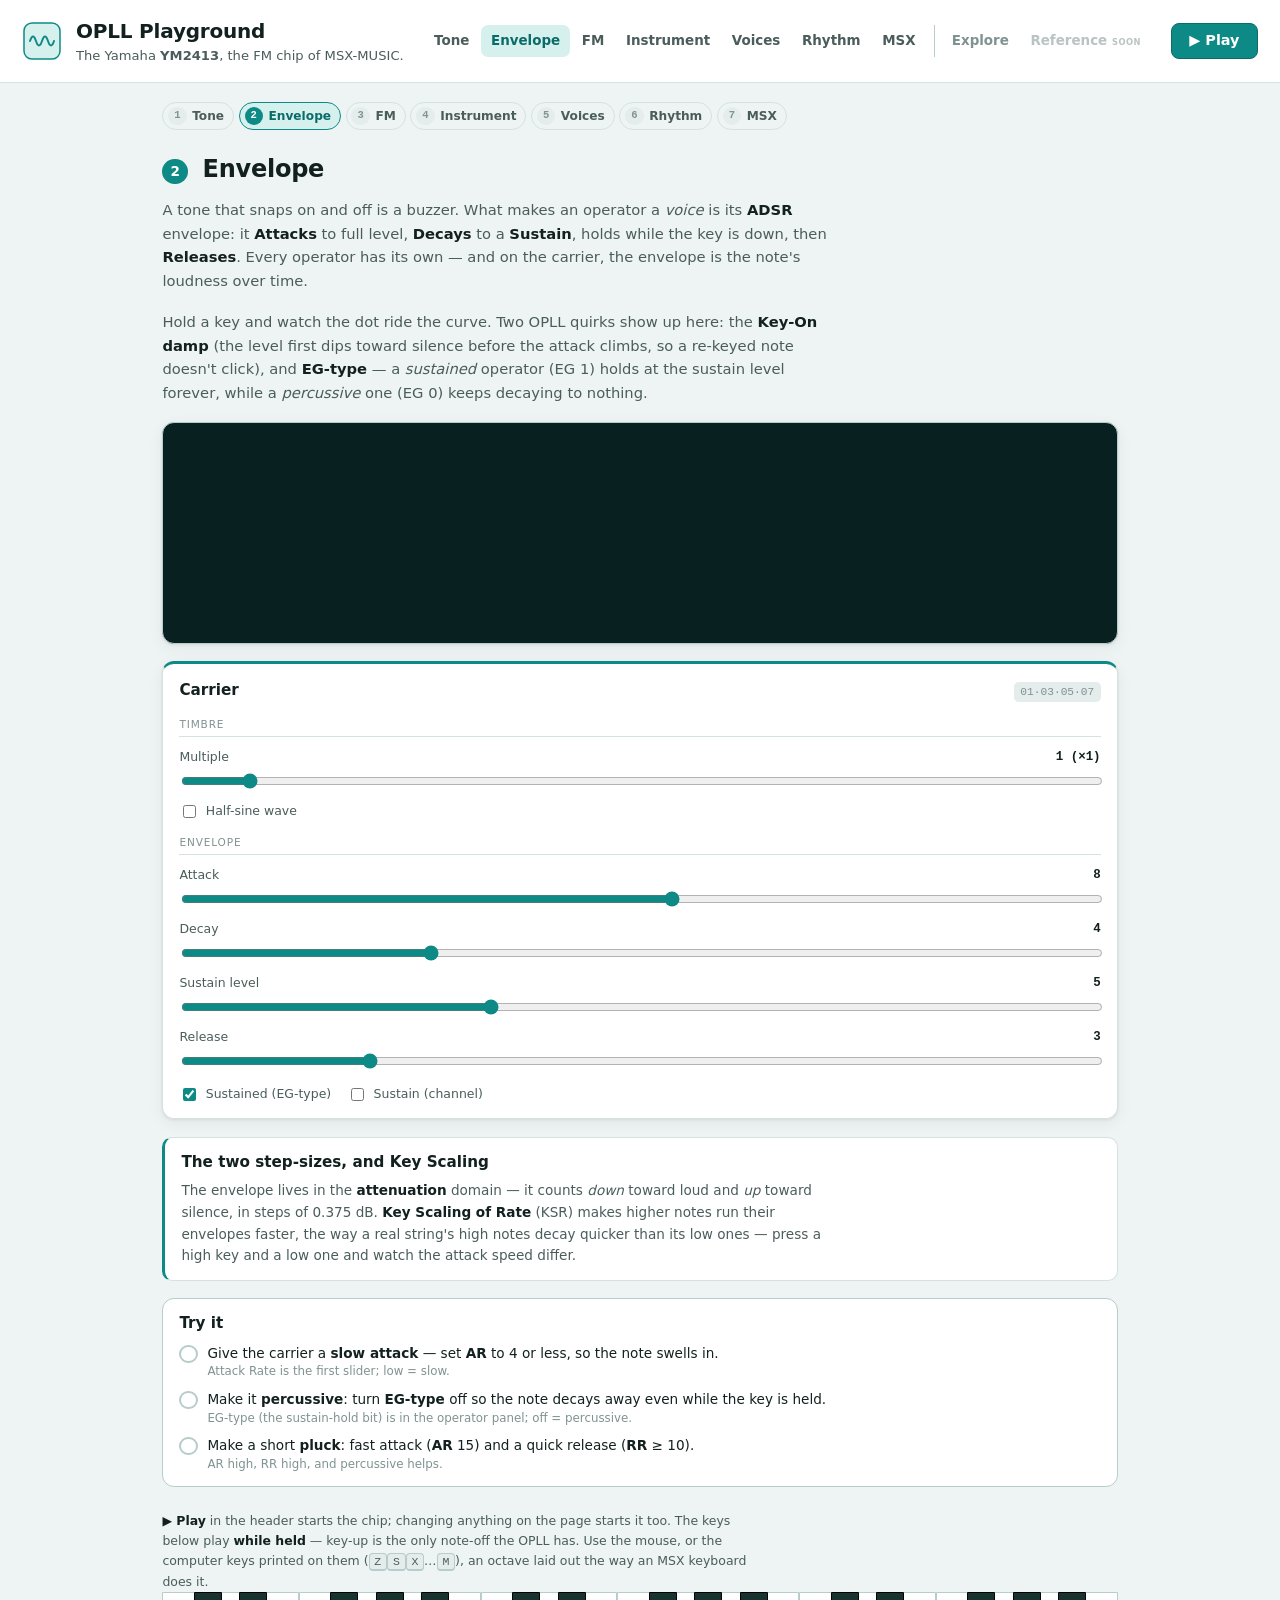
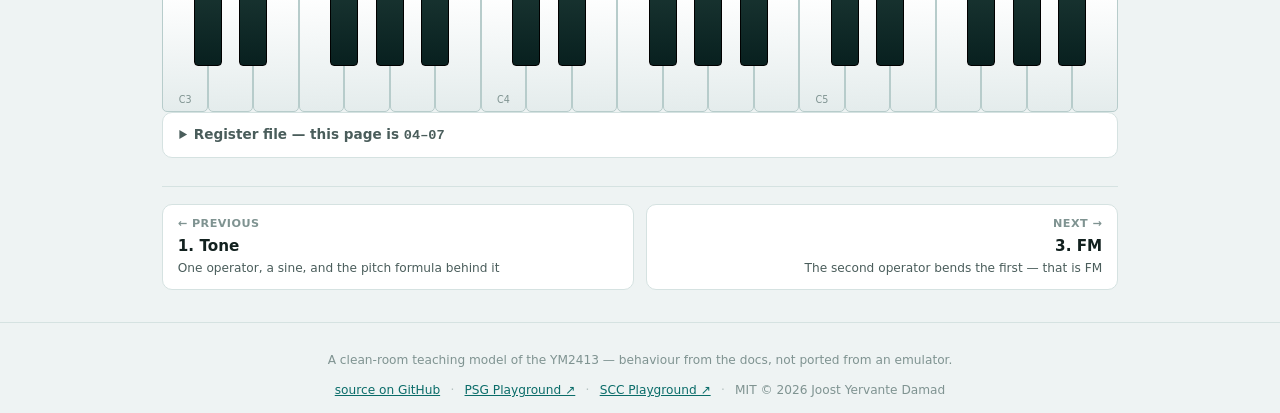
==== envelope.html @ 2ad1797a "Phase 7: the multi-page split Turn the single sandbox into a site: a landing page whose hero is the " ====
<!doctype html>
<html lang="en">
<head>
  <meta charset="utf-8">
  <meta name="viewport" content="width=device-width, initial-scale=1">
  <title>Envelope — a full ADSR per operator | OPLL Playground</title>
  <meta name="description" content="Each OPLL operator has its own Attack-Decay-Sustain-Release envelope, plus the Key-On damp quirk and key-scaled rates. Watch it move.">
  <link rel="icon" href="data:image/svg+xml,%3Csvg xmlns='http://www.w3.org/2000/svg' viewBox='0 0 32 32'%3E%3Crect width='32' height='32' rx='7' fill='%230e8a86'/%3E%3Cpath d='M4 16 q4 -10 8 0 t8 0 t8 0' fill='none' stroke='%23aef2ee' stroke-width='2.4' stroke-linecap='round'/%3E%3C/svg%3E">
  <link rel="stylesheet" href="css/styles.css">
  <script src="js/opll-core.js"></script>
</head>
<body>
  <header data-shell-header></header>

  <main id="main" class="focus-page">
    <nav data-chain-dots></nav>

    <h2 class="page-title"><span class="page-n">2</span> Envelope</h2>
    <p class="page-intro">
      A tone that snaps on and off is a buzzer. What makes an operator a
      <em>voice</em> is its <b>ADSR</b> envelope: it <b>Attacks</b> to full level,
      <b>Decays</b> to a <b>Sustain</b>, holds while the key is down, then
      <b>Releases</b>. Every operator has its own — and on the carrier, the
      envelope is the note's loudness over time.
    </p>
    <p class="page-intro">
      Hold a key and watch the dot ride the curve. Two OPLL quirks show up here:
      the <b>Key-On damp</b> (the level first dips toward silence before the attack
      climbs, so a re-keyed note doesn't click), and <b>EG-type</b> — a
      <em>sustained</em> operator (EG&nbsp;1) holds at the sustain level forever,
      while a <em>percussive</em> one (EG&nbsp;0) keeps decaying to nothing.
    </p>

    <div class="scope-wrap viz-adsr"><canvas id="adsr" class="scope adsr-canvas" aria-label="ADSR envelope"></canvas></div>

    <div class="panels">
      <div id="operator"></div>
    </div>

    <div class="note-box">
      <h3>The two step-sizes, and Key Scaling</h3>
      <p>
        The envelope lives in the <b>attenuation</b> domain — it counts <em>down</em>
        toward loud and <em>up</em> toward silence, in steps of 0.375&nbsp;dB.
        <b>Key Scaling of Rate</b> (KSR) makes higher notes run their envelopes
        faster, the way a real string's high notes decay quicker than its low
        ones — press a high key and a low one and watch the attack speed differ.
      </p>
    </div>

    <div id="challenges"></div>
    <div data-shell-tools></div>
    <nav data-chain-nav></nav>
  </main>

  <footer data-shell-footer></footer>

  <script type="module" src="js/pages/envelope.js"></script>
</body>
</html>
---- css/styles.css ----
/* OPLL Playground — theme-aware styling. No external fonts/assets.
   Family sibling of msx-edu-psg / msx-edu-scc; accent shifted to FM-PAC teal. */

:root {
  --bg: #eef3f3;
  --bg-panel: #ffffff;
  --bg-sunken: #e4ecec;
  --bg-hover: #dcebea;
  --bg-active: #cfeae7;
  --text: #12211f;
  --text-dim: #4a5d5b;
  --text-faint: #7f9391;
  --border: #d5e2e1;
  --border-strong: #b7cccb;
  --accent: #0e8a86;
  --accent-strong: #0a6c69;
  --accent-soft: #d6f0ee;
  --mod: #d08a2a;          /* modulator signal (warm, contrasts the teal carrier) */
  --warn-bg: #fdf3d8;
  --warn-border: #e8c96a;
  --warn-text: #7a5a00;
  --danger: #b5473a;
  --mono: ui-monospace, "SF Mono", "Cascadia Code", "JetBrains Mono", Menlo, Consolas, monospace;
  --sans: system-ui, -apple-system, "Segoe UI", Roboto, sans-serif;
  --shadow: 0 1px 3px rgba(10, 40, 38, 0.08), 0 4px 16px rgba(10, 40, 38, 0.06);

  /* component-specific (read by canvas via getComputedStyle) */
  --scope-bg: #08201f;
  --scope-grid: rgba(255, 255, 255, 0.07);
  --scope-line: #43cfc7;
  --scope-mod: #e0a24a;
}

@media (prefers-color-scheme: dark) {
  :root {
    --bg: #0b1615;
    --bg-panel: #12201f;
    --bg-sunken: #0a1413;
    --bg-hover: #1a2c2a;
    --bg-active: #123a36;
    --text: #e6f2f0;
    --text-dim: #9db6b3;
    --text-faint: #6b817f;
    --border: #203230;
    --border-strong: #2e433f;
    --accent: #2bb3ab;
    --accent-strong: #57d0c7;
    --accent-soft: #0f2e2b;
    --mod: #e0a24a;
    --warn-bg: #2e2711;
    --warn-border: #5e4f1e;
    --warn-text: #e0c56a;
    --danger: #e28175;
    --shadow: 0 1px 3px rgba(0, 0, 0, 0.4), 0 6px 20px rgba(0, 0, 0, 0.3);
    --scope-bg: #061716;
    --scope-grid: rgba(255, 255, 255, 0.06);
    --scope-line: #43cfc7;
    --scope-mod: #e0a24a;
  }
}

* { box-sizing: border-box; }
[hidden] { display: none !important; }
html, body { margin: 0; height: 100%; }

body {
  font-family: var(--sans);
  background: var(--bg);
  color: var(--text);
  line-height: 1.5;
  display: flex;
  flex-direction: column;
  min-height: 100%;
}

/* --- Header ------------------------------------------------------------- */
.site-header {
  display: flex; align-items: center; justify-content: space-between;
  gap: 1rem; flex-wrap: wrap;
  padding: 1rem 1.4rem;
  border-bottom: 1px solid var(--border);
  background: var(--bg-panel);
}
.brand { display: flex; align-items: center; gap: 0.85rem; }
.logo { width: 40px; height: 40px; flex: none; }
.logo-body { fill: var(--accent-soft); stroke: var(--accent); stroke-width: 1.5; }
.logo-wave { stroke: var(--accent); stroke-width: 2; stroke-linecap: round; stroke-linejoin: round; }
h1 { font-size: 1.25rem; margin: 0; letter-spacing: -0.01em; }
.tagline { margin: 0; font-size: 0.82rem; color: var(--text-dim); }
.header-badges { display: flex; gap: 0.5rem; align-items: center; flex-wrap: wrap; }
.badge {
  font-size: 0.74rem; padding: 0.3rem 0.6rem; border-radius: 999px;
  background: var(--bg-sunken); color: var(--text-dim); border: 1px solid var(--border);
  text-decoration: none;
}
.badge-link:hover { background: var(--bg-hover); color: var(--accent-strong); }

/* --- Layout ------------------------------------------------------------- */
#main { flex: 1; width: min(1000px, 100%); margin: 0 auto; padding: 1.2rem 1.4rem 2rem; }
.phase-note {
  font-size: 0.85rem; color: var(--text-dim);
  background: var(--accent-soft); border: 1px solid var(--border);
  padding: 0.6rem 0.9rem; border-radius: 8px; margin: 0 0 1.2rem;
}
.phase-note b { color: var(--text); }
.stage { display: flex; flex-direction: column; gap: 1.1rem; }

/* --- Scope -------------------------------------------------------------- */
.scope-wrap {
  border: 1px solid var(--border-strong); border-radius: 12px; overflow: hidden;
  box-shadow: var(--shadow); background: var(--scope-bg);
}
.scope { display: block; width: 100%; height: 220px; }
.viz-row { display: grid; grid-template-columns: 1.7fr 1fr; gap: 1rem; }
.viz-row .scope-wrap { min-width: 0; }
.adsr-canvas { height: 220px; }
@media (max-width: 720px) { .viz-row { grid-template-columns: 1fr; } }

/* --- Operator pair (★ the FM star widget) ------------------------------- */
.pair-wrap { display: block; }
.pair-head {
  display: flex; align-items: center; justify-content: space-between; gap: 0.6rem;
  flex-wrap: wrap; padding: 0.5rem 0.8rem;
  background: var(--bg-panel); border-bottom: 1px solid var(--border);
}
.pair-title { font-weight: 650; font-size: 0.9rem; }
.pair-arrow { color: var(--accent); font-weight: 700; }
.pair-toggle { font-size: 0.78rem; }
.pair-canvas { display: block; width: 100%; height: 250px; background: var(--scope-bg); }
@media (max-width: 720px) { .pair-canvas { height: 200px; } }

/* --- Panels ------------------------------------------------------------- */
.panels {
  display: grid; grid-template-columns: repeat(auto-fit, minmax(240px, 1fr));
  gap: 1rem;
}
.panel {
  background: var(--bg-panel); border: 1px solid var(--border); border-radius: 12px;
  padding: 0.9rem 1rem; box-shadow: var(--shadow);
  display: flex; flex-direction: column; gap: 0.7rem;
}
.panel-pitch { border-top: 3px solid var(--accent); }
.panel-env { border-top: 3px solid var(--mod); }
.panel-op-mod { border-top: 3px solid var(--mod); }
.panel-op-car { border-top: 3px solid var(--accent); }
.op-sub {
  font-size: 0.66rem; text-transform: uppercase; letter-spacing: 0.08em;
  color: var(--text-faint); border-bottom: 1px solid var(--border);
  padding-bottom: 0.2rem; margin-top: 0.2rem;
}
.chk-row { display: flex; flex-wrap: wrap; gap: 0.4rem 1rem; margin-top: 0.2rem; }
.chk { display: flex; align-items: center; gap: 0.4rem; font-size: 0.78rem; color: var(--text-dim); cursor: pointer; }
.chk input { accent-color: var(--accent); }
.panel-head { display: flex; align-items: baseline; justify-content: space-between; }
.panel-title { font-weight: 650; font-size: 0.95rem; }
.panel-tag {
  font-family: var(--mono); font-size: 0.7rem; color: var(--text-faint);
  background: var(--bg-sunken); padding: 0.1rem 0.4rem; border-radius: 5px;
}
.readout { display: flex; align-items: baseline; gap: 0.5rem; }
.readout-freq { font-size: 1.5rem; font-weight: 640; font-family: var(--mono); letter-spacing: -0.02em; }
.readout-note { font-size: 0.8rem; color: var(--text-dim); font-family: var(--mono); }
.ctl { display: flex; flex-direction: column; gap: 0.25rem; }
.ctl-label { font-size: 0.78rem; color: var(--text-dim); display: flex; justify-content: space-between; }
.ctl-label b { color: var(--text); font-family: var(--mono); }
.ctl-sub { display: flex; justify-content: space-between; font-size: 0.72rem; color: var(--text-faint); }
.ctl-sub code { font-family: var(--mono); color: var(--text-dim); }
input[type="range"] { width: 100%; accent-color: var(--accent); cursor: pointer; }

/* --- Master ------------------------------------------------------------- */
.panel-master { border-top: 3px solid var(--border-strong); }
.btn {
  font: inherit; cursor: pointer; border: 1px solid var(--border-strong);
  background: var(--bg-panel); color: var(--text); border-radius: 8px;
  padding: 0.5rem 0.8rem; font-weight: 600;
}
.btn:hover { background: var(--bg-hover); }
.btn-play { background: var(--accent); color: #fff; border-color: var(--accent-strong); font-size: 1rem; }
.btn-play:hover { background: var(--accent-strong); }
.btn-play.playing { background: var(--danger); border-color: var(--danger); }
.master-hint { font-size: 0.74rem; color: var(--text-faint); margin: 0; }
kbd {
  font-family: var(--mono); font-size: 0.72rem; background: var(--bg-sunken);
  border: 1px solid var(--border-strong); border-bottom-width: 2px;
  border-radius: 4px; padding: 0.05rem 0.3rem;
}

/* --- Piano -------------------------------------------------------------- */
.piano-mount { width: 100%; }
.piano-board { position: relative; height: 120px; user-select: none; touch-action: none; }
.pkey { position: absolute; top: 0; padding: 0; cursor: pointer; font: inherit; border: 1px solid var(--border-strong); }
.pkey-white {
  height: 100%; background: linear-gradient(var(--bg-panel), var(--bg-sunken));
  border-radius: 0 0 5px 5px; display: flex; align-items: flex-end; justify-content: center;
}
.pkey-white.pressed { background: var(--accent-soft); }
.pkey-black {
  height: 62%; z-index: 2; border-color: #000;
  background: linear-gradient(#183330, #08201f); border-radius: 0 0 4px 4px;
}
.pkey-black.pressed { background: linear-gradient(var(--accent-strong), var(--accent)); }
.pkey-label { font-size: 0.6rem; color: var(--text-faint); pointer-events: none; padding-bottom: 3px; }

/* --- Register inspector ------------------------------------------------- */
.reg-section { margin-top: 1.4rem; }
.section-title { font-size: 1rem; margin: 0 0 0.7rem; display: flex; gap: 0.6rem; align-items: baseline; flex-wrap: wrap; }
.section-sub { font-size: 0.78rem; font-weight: 400; color: var(--text-faint); }
.reg-inspector {
  display: grid; grid-template-columns: repeat(auto-fit, minmax(300px, 1fr)); gap: 0.8rem;
}
.reg-group {
  background: var(--bg-panel); border: 1px solid var(--border); border-radius: 10px;
  padding: 0.5rem 0.6rem; box-shadow: var(--shadow);
}
.reg-group-head {
  display: flex; justify-content: space-between; align-items: baseline;
  font-size: 0.82rem; font-weight: 650; margin-bottom: 0.4rem; color: var(--text-dim);
}
.reg-group-head code { font-family: var(--mono); font-size: 0.72rem; color: var(--text-faint); }
.reg-group-body { display: flex; flex-direction: column; gap: 3px; }
.reg-row {
  display: grid; grid-template-columns: 2.2rem auto 1.6rem; grid-template-rows: auto auto;
  align-items: center; gap: 0.1rem 0.4rem;
  padding: 0.2rem 0.3rem; border-radius: 6px; background: var(--bg-sunken);
  transition: opacity 0.15s;
}
.reg-row.dim { opacity: 0.32; }
.reg-addr { font-family: var(--mono); font-size: 0.78rem; color: var(--accent-strong); font-weight: 650; }
.reg-hex { font-family: var(--mono); font-size: 0.78rem; color: var(--text); text-align: right; }
.reg-bits { display: inline-flex; gap: 2px; }
.reg-bit {
  width: 1.05rem; height: 1.05rem; padding: 0; cursor: pointer;
  background: var(--bg-panel); border: 1px solid var(--border-strong); border-radius: 3px;
  font-size: 0; transition: background 0.1s, border-color 0.1s;
}
.reg-bit.on { background: var(--accent); border-color: var(--accent-strong); }
.reg-bit:hover { border-color: var(--accent); }
.reg-label { grid-column: 1 / -1; font-size: 0.68rem; color: var(--text-faint); line-height: 1.3; }

/* --- Patch panel + ROM gallery (Phase 4) -------------------------------- */
.patch-panel {
  background: var(--bg-panel); border: 1px solid var(--border); border-radius: 12px;
  border-top: 3px solid var(--accent); padding: 0.8rem 0.9rem; box-shadow: var(--shadow);
  display: flex; flex-direction: column; gap: 0.6rem;
}
.patch-status { margin: 0; font-size: 0.8rem; color: var(--text-dim); }
.patch-status b { color: var(--text); }
.preset-row { display: flex; flex-wrap: wrap; align-items: center; gap: 0.4rem; }
.preset-label { font-size: 0.76rem; color: var(--text-faint); }
.preset-chip {
  font: inherit; font-size: 0.76rem; cursor: pointer; padding: 0.2rem 0.55rem;
  background: var(--bg-sunken); color: var(--text-dim);
  border: 1px solid var(--border-strong); border-radius: 999px;
}
.preset-chip:hover { background: var(--bg-hover); color: var(--accent-strong); border-color: var(--accent); }

.gallery {
  display: grid; grid-template-columns: repeat(auto-fill, minmax(126px, 1fr)); gap: 0.5rem;
}
.inst-tile {
  display: flex; flex-direction: column; gap: 0.3rem; cursor: pointer;
  background: var(--bg-sunken); border: 1px solid var(--border);
  border-radius: 9px; padding: 0.4rem 0.45rem 0.45rem;
  transition: border-color 0.12s, background 0.12s, box-shadow 0.12s;
}
.inst-tile:hover { border-color: var(--accent); background: var(--bg-hover); }
.inst-tile:focus-visible { outline: 2px solid var(--accent); outline-offset: 1px; }
.inst-tile.active {
  border-color: var(--accent); background: var(--accent-soft);
  box-shadow: inset 0 0 0 1px var(--accent);
}
.inst-user { border-style: dashed; border-color: var(--mod); }
.inst-user.active { box-shadow: inset 0 0 0 1px var(--mod); border-style: solid; }
.inst-fp {
  display: block; width: 100%; height: 40px; border-radius: 5px;
  background: var(--scope-bg); border: 1px solid var(--border);
}
.inst-meta { display: flex; align-items: baseline; gap: 0.35rem; min-width: 0; }
.inst-idx {
  font-family: var(--mono); font-size: 0.66rem; color: var(--text-faint);
  background: var(--bg-panel); border: 1px solid var(--border);
  border-radius: 4px; padding: 0 0.28rem;
}
.inst-name {
  font-size: 0.78rem; font-weight: 600; color: var(--text);
  white-space: nowrap; overflow: hidden; text-overflow: ellipsis;
}
.inst-copy {
  font: inherit; font-size: 0.66rem; cursor: pointer; align-self: flex-start;
  padding: 0.12rem 0.4rem; color: var(--accent-strong);
  background: var(--bg-panel); border: 1px solid var(--border-strong); border-radius: 5px;
}
.inst-copy:hover { background: var(--accent); color: #fff; border-color: var(--accent-strong); }
.gallery-hint { margin: 0; font-size: 0.74rem; color: var(--text-faint); line-height: 1.4; }
.gallery-hint b { color: var(--text-dim); }

/* --- Voices mixer (Phase 5) --------------------------------------------- */
.voices-section { margin-top: 1.4rem; }
.voices-grid {
  display: grid; grid-template-columns: repeat(auto-fill, minmax(150px, 1fr)); gap: 0.6rem;
}
.chan-strip {
  display: flex; flex-direction: column; gap: 0.4rem;
  background: var(--bg-panel); border: 1px solid var(--border);
  border-top: 3px solid var(--accent); border-radius: 10px;
  padding: 0.5rem 0.55rem 0.6rem; box-shadow: var(--shadow);
  transition: border-color 0.12s, box-shadow 0.12s;
}
.chan-strip.sounding { border-color: var(--accent); box-shadow: 0 0 0 1px var(--accent), var(--shadow); }
.chan-head { display: flex; align-items: baseline; justify-content: space-between; }
.chan-id { font-weight: 650; font-size: 0.9rem; }
.chan-tag { font-family: var(--mono); font-size: 0.66rem; color: var(--text-faint); }
.chan-inst {
  font: inherit; font-size: 0.76rem; width: 100%; padding: 0.2rem 0.3rem;
  background: var(--bg-sunken); color: var(--text);
  border: 1px solid var(--border-strong); border-radius: 6px;
}
.chan-ctl { display: flex; flex-direction: column; gap: 0.15rem; }
.chan-ctl span { font-size: 0.72rem; color: var(--text-dim); display: flex; justify-content: space-between; }
.chan-ctl span b { color: var(--text); font-family: var(--mono); font-size: 0.72rem; }
.chan-key {
  font: inherit; font-size: 0.8rem; font-weight: 600; cursor: pointer;
  padding: 0.35rem 0.5rem; margin-top: 0.1rem; user-select: none;
  background: var(--bg-sunken); color: var(--text-dim);
  border: 1px solid var(--border-strong); border-radius: 7px;
}
.chan-key:hover { background: var(--bg-hover); }
.chan-key.on { background: var(--accent); color: #fff; border-color: var(--accent-strong); }

/* --- Rhythm ------------------------------------------------------------- */
.rhythm-section { margin-top: 1.4rem; }
.panel-rhythm { border-top: 3px solid var(--mod); }
.rhythm-mode { display: flex; align-items: center; gap: 0.5rem; font-size: 0.85rem; cursor: pointer; }
.rhythm-mode input { accent-color: var(--mod); width: 1.05rem; height: 1.05rem; }
.rhythm-mode-hint { color: var(--text-faint); font-weight: 400; font-size: 0.76rem; }
.drum-pads {
  display: grid; grid-template-columns: repeat(auto-fit, minmax(96px, 1fr)); gap: 0.55rem;
  opacity: 0.45; pointer-events: none; transition: opacity 0.15s;
}
.drum-pads.armed { opacity: 1; pointer-events: auto; }
.drum-pad-cell { display: flex; flex-direction: column; gap: 0.35rem; }
.drum-pad {
  display: flex; flex-direction: column; align-items: center; gap: 0.15rem;
  font: inherit; cursor: pointer; user-select: none; touch-action: none;
  background: var(--bg-sunken); color: var(--text-dim);
  border: 1px solid var(--border-strong); border-radius: 9px;
  padding: 0.55rem 0.3rem 0.45rem;
  transition: background 0.08s, color 0.08s, border-color 0.08s, transform 0.05s;
}
.drum-pad:hover { background: var(--bg-hover); }
.drum-pad:active { transform: translateY(1px); }
.drum-glyph { font-size: 1.15rem; line-height: 1; }
.drum-name { font-size: 0.76rem; font-weight: 600; color: var(--text); }
.drum-bit { font-family: var(--mono); font-size: 0.62rem; color: var(--text-faint); }
.drum-pad.hit {
  background: var(--mod); border-color: var(--mod);
  color: #fff; box-shadow: 0 0 0 3px color-mix(in srgb, var(--mod) 30%, transparent);
}
.drum-pad.hit .drum-name, .drum-pad.hit .drum-bit { color: #fff; }
.drum-vol { accent-color: var(--mod); }
.rhythm-foot { display: flex; align-items: center; justify-content: space-between; gap: 0.7rem; flex-wrap: wrap; }
.beat-btn.playing { background: var(--mod); color: #fff; border-color: var(--mod); }
.rhythm-reg { font-family: var(--mono); font-size: 0.72rem; color: var(--text-dim); background: var(--bg-sunken); padding: 0.15rem 0.45rem; border-radius: 5px; }

/* === Phase 7: the multi-page split ====================================== */

/* --- Header nav + transport -------------------------------------------- */
.brand-link { display: flex; align-items: center; gap: 0.85rem; text-decoration: none; color: inherit; }
.header-actions { display: flex; align-items: center; gap: 0.5rem; }
.btn-transport { padding: 0.4rem 0.9rem; font-size: 0.9rem; min-width: 5.4rem; }
.site-nav { display: flex; flex-wrap: wrap; align-items: center; gap: 0.4rem; }
.nav-group { display: flex; flex-wrap: wrap; gap: 0.15rem; }
.nav-link {
  font-size: 0.84rem; font-weight: 600; color: var(--text-dim); text-decoration: none;
  padding: 0.35rem 0.6rem; border-radius: 7px; white-space: nowrap;
}
.nav-link:hover { background: var(--bg-hover); color: var(--text); }
.nav-link[aria-current="page"] { background: var(--accent-soft); color: var(--accent-strong); }
.nav-group-alt {
  padding-left: 0.45rem; margin-left: 0.15rem;
  border-left: 1px solid var(--border-strong);
}
.nav-group-alt .nav-link { color: var(--text-faint); }
.nav-group-alt .nav-link:hover { color: var(--text); }
.nav-soon { cursor: default; opacity: 0.55; }
.nav-soon:hover { background: none; color: var(--text-dim); }
.nav-soon em {
  font-style: normal; font-size: 0.62em; text-transform: uppercase;
  letter-spacing: 0.05em; margin-left: 0.3rem; color: var(--text-faint);
}

/* --- Focus-page layout -------------------------------------------------- */
.focus-page { display: flex; flex-direction: column; gap: 1.1rem; }
.page-title { font-size: 1.5rem; margin: 0.2rem 0 -0.4rem; letter-spacing: -0.01em; }
.page-title .page-n {
  display: inline-flex; align-items: center; justify-content: center;
  width: 1.6rem; height: 1.6rem; margin-right: 0.4rem; vertical-align: 0.05em;
  border-radius: 50%; background: var(--accent); color: #fff;
  font-size: 0.85rem; font-weight: 700;
}
.page-intro { font-size: 0.92rem; color: var(--text-dim); line-height: 1.6; margin: 0; max-width: 72ch; }
.page-intro b { color: var(--text); }
.page-intro code, .mem-intro code, .reg-intro code, .note-box code, .card code, .hero-sub code {
  font-family: var(--mono); font-size: 0.86em; background: var(--bg-sunken);
  padding: 0.05rem 0.3rem; border-radius: 4px; color: var(--text);
}
.sub-title { font-size: 1.1rem; margin: 0.6rem 0 -0.2rem; }

/* --- Chain navigation (pips + prev/next) -------------------------------- */
.chain-dots { display: flex; flex-wrap: wrap; gap: 0.3rem; }
.chain-dot {
  display: flex; align-items: center; gap: 0.35rem; text-decoration: none;
  font-size: 0.76rem; color: var(--text-dim); font-weight: 600;
  padding: 0.25rem 0.55rem 0.25rem 0.3rem; border-radius: 999px;
  border: 1px solid var(--border);
}
.chain-dot:hover { background: var(--bg-hover); color: var(--text); }
.chain-dot .dot-n {
  display: inline-flex; align-items: center; justify-content: center;
  width: 1.15rem; height: 1.15rem; border-radius: 50%;
  background: var(--bg-sunken); color: var(--text-faint);
  font-family: var(--mono); font-size: 0.66rem;
}
.chain-dot.here { background: var(--accent-soft); border-color: var(--accent); color: var(--accent-strong); }
.chain-dot.here .dot-n { background: var(--accent); color: #fff; }
.chain-dot.soon { opacity: 0.5; }
.chain-nav {
  display: grid; grid-template-columns: 1fr 1fr; gap: 0.8rem;
  margin-top: 0.6rem; padding-top: 1.1rem; border-top: 1px solid var(--border);
}
.chain-link {
  display: flex; flex-direction: column; gap: 0.1rem; text-decoration: none;
  padding: 0.7rem 0.9rem; border: 1px solid var(--border);
  border-radius: 10px; background: var(--bg-panel); color: inherit;
}
.chain-link:hover { border-color: var(--accent); background: var(--bg-hover); }
.chain-next { text-align: right; }
.chain-dir { font-size: 0.7rem; color: var(--text-faint); font-weight: 650; text-transform: uppercase; letter-spacing: 0.04em; }
.chain-title { font-weight: 650; font-size: 0.95rem; }
.chain-lede { font-size: 0.76rem; color: var(--text-dim); }
.chain-link.is-soon { opacity: 0.55; }
.chain-end { display: block; }

/* --- Prose blocks + challenges ------------------------------------------ */
.note-box {
  border: 1px solid var(--border); border-left: 3px solid var(--accent);
  border-radius: 10px; padding: 0.8rem 1rem; background: var(--bg-panel);
}
.note-box h3 { margin: 0 0 0.4rem; font-size: 0.95rem; }
.note-box p { margin: 0 0 0.5rem; font-size: 0.85rem; color: var(--text-dim); line-height: 1.6; max-width: 74ch; }
.note-box p:last-child { margin-bottom: 0; }
.note-box b { color: var(--text); }
.warn-box { border-left-color: var(--warn-border); background: var(--warn-bg); }
.warn-box h3, .warn-box b { color: var(--warn-text); }
.warn-box p { color: var(--warn-text); }

.formula {
  display: flex; align-items: center; gap: 1rem; flex-wrap: wrap;
  background: var(--bg-sunken); border: 1px solid var(--border);
  border-radius: 10px; padding: 0.7rem 1rem;
}
.formula-body { font-family: var(--mono); font-size: 1rem; display: inline-flex; align-items: center; gap: 0.3rem; }
.formula-note { font-size: 0.78rem; color: var(--text-dim); margin-left: auto; }

.mini-table { border-collapse: collapse; font-size: 0.8rem; margin-top: 0.5rem; }
.mini-table th, .mini-table td { padding: 0.25rem 0.7rem 0.25rem 0; text-align: left; border-bottom: 1px solid var(--border); }
.mini-table th { color: var(--text-faint); font-size: 0.72rem; font-weight: 650; }
.mini-table td { font-family: var(--mono); color: var(--text-dim); }
.mini-table td:first-child { color: var(--text); }
.mini-table b { color: var(--accent-strong); }

.challenges { border: 1px solid var(--border-strong); border-radius: 12px; padding: 0.8rem 1rem; background: var(--bg-panel); }
.challenges-head { margin: 0 0 0.5rem; font-size: 0.95rem; }
.challenge-list { list-style: none; margin: 0; padding: 0; display: flex; flex-direction: column; gap: 0.5rem; }
.challenge { display: flex; align-items: flex-start; gap: 0.6rem; }
.challenge-mark {
  flex: none; width: 1.15rem; height: 1.15rem; margin-top: 0.1rem;
  border: 2px solid var(--border-strong); border-radius: 50%;
  display: inline-flex; align-items: center; justify-content: center;
  transition: background 0.25s, border-color 0.25s;
}
.challenge.done .challenge-mark { background: var(--accent); border-color: var(--accent); }
.challenge.done .challenge-mark::after { content: '✓'; color: #fff; font-size: 0.72rem; font-weight: 700; line-height: 1; }
.challenge-body { display: flex; flex-direction: column; }
.challenge-task { font-size: 0.85rem; color: var(--text); line-height: 1.5; }
.challenge-task code { font-family: var(--mono); font-size: 0.88em; }
.challenge-hint { font-size: 0.74rem; color: var(--text-faint); }
.challenge.done .challenge-task, .challenge.done .challenge-task b { color: var(--text-dim); }

/* --- Shared tool strip (piano + register inspector) --------------------- */
.tools-hint { font-size: 0.78rem; color: var(--text-dim); line-height: 1.6; margin: 0.4rem 0 0; max-width: 76ch; }
.tools-hint b { color: var(--text); }
.reg-details { border: 1px solid var(--border); border-radius: 10px; background: var(--bg-panel); padding: 0.2rem 0.4rem; }
.reg-details > summary {
  cursor: pointer; font-size: 0.85rem; font-weight: 600; padding: 0.5rem 0.6rem;
  color: var(--text-dim);
}
.reg-details > summary:hover { color: var(--text); }
.reg-details[open] > summary { color: var(--text); }
.reg-intro { font-size: 0.8rem; color: var(--text-dim); line-height: 1.55; margin: 0 0.6rem 0.6rem; max-width: 78ch; }

/* --- Landing ------------------------------------------------------------ */
.landing { display: flex; flex-direction: column; gap: 1.6rem; }
.hero { display: flex; flex-direction: column; gap: 0.7rem; align-items: flex-start; }
.hero-hook { font-size: clamp(1.5rem, 4vw, 2.3rem); margin: 0.4rem 0 0; letter-spacing: -0.02em; line-height: 1.15; max-width: 22ch; }
.hero-sub { font-size: 1rem; color: var(--text-dim); line-height: 1.65; margin: 0; max-width: 68ch; }
.hero-sub b { color: var(--text); }
.hero-actions { display: flex; gap: 0.6rem; flex-wrap: wrap; margin-top: 0.2rem; }
.btn-hero { padding: 0.6rem 1.2rem; }
.btn-hero-alt {
  display: inline-flex; align-items: center; text-decoration: none;
  font: inherit; font-weight: 600; padding: 0.6rem 1.2rem; font-size: 1rem;
  border: 1px solid var(--border-strong); border-radius: 8px;
  background: var(--bg-panel); color: var(--text);
}
.btn-hero-alt:hover { background: var(--bg-hover); border-color: var(--accent); }
.hero-note { font-size: 0.78rem; color: var(--text-faint); margin: 0; max-width: 68ch; min-height: 2.4em; }
.path-caption { font-size: 0.8rem; color: var(--text-faint); margin: -0.8rem 0 0; text-align: center; }

.card-grid { display: grid; grid-template-columns: repeat(auto-fit, minmax(270px, 1fr)); gap: 1rem; }
.card { border: 1px solid var(--border); border-radius: 12px; padding: 1rem 1.1rem; background: var(--bg-panel); box-shadow: var(--shadow); }
.card h3 { margin: 0 0 0.5rem; font-size: 1rem; }
.card p { margin: 0 0 0.6rem; font-size: 0.85rem; color: var(--text-dim); line-height: 1.6; }
.card p:last-child { margin-bottom: 0; }
.card cite { font-style: italic; }
.card-link { color: var(--accent-strong); text-decoration: none; font-weight: 650; font-size: 0.82rem; }
a.card-link:hover { text-decoration: underline; }

.chain-index { display: flex; flex-direction: column; gap: 0.7rem; }
.chain-index h3 { margin: 0; font-size: 1.15rem; }
.chain-index-sub { margin: -0.3rem 0 0.2rem; font-size: 0.85rem; color: var(--text-dim); max-width: 68ch; }
.chain-cards { list-style: none; margin: 0.3rem 0 0; padding: 0; display: grid; grid-template-columns: repeat(auto-fit, minmax(230px, 1fr)); gap: 0.6rem; }
.chain-card-link {
  display: flex; align-items: flex-start; gap: 0.6rem; text-decoration: none;
  color: inherit; padding: 0.7rem 0.8rem; height: 100%;
  border: 1px solid var(--border); border-radius: 10px; background: var(--bg-panel);
}
a.chain-card-link:hover { border-color: var(--accent); background: var(--bg-hover); }
.chain-card.is-soon { opacity: 0.55; }
.chain-card-n {
  flex: none; display: inline-flex; align-items: center; justify-content: center;
  width: 1.5rem; height: 1.5rem; border-radius: 50%;
  background: var(--accent-soft); color: var(--accent-strong);
  font-family: var(--mono); font-size: 0.75rem; font-weight: 700;
}
.chain-card-link b { display: block; font-size: 0.9rem; }
.chain-card-lede { display: block; font-size: 0.75rem; color: var(--text-dim); line-height: 1.45; }

/* --- Signal-path diagram (hero + navigator) ----------------------------- */
.signal-path {
  border: 1px solid var(--border-strong); border-radius: 12px;
  background: var(--scope-bg); padding: 0.6rem; box-shadow: var(--shadow); overflow-x: auto;
}
.signal-path svg { display: block; width: 100%; min-width: 680px; height: auto; }
.sp-clock { fill: var(--text-faint); font-family: var(--mono); font-size: 10px; }
.sp-arrowhead { fill: var(--text-faint); opacity: 0.7; }
.sp-wire { stroke: var(--text-faint); stroke-width: 1.2; fill: none; opacity: 0.6; }
.sp-wire-join, .sp-wire-feed { opacity: 0.35; }
.sp-wire-fb { opacity: 0.5; }
.sp-tiny { fill: var(--text-faint); font-family: var(--mono); font-size: 8px; }
.sp-block rect { fill: var(--bg-panel); stroke: var(--border-strong); stroke-width: 1; transition: stroke 0.15s, fill 0.15s; }
.sp-block text { fill: var(--text); font-family: var(--mono); font-size: 11px; }
.sp-block .sp-label { fill: var(--text-dim); font-size: 9px; }
.sp-block:hover rect { stroke: var(--accent); fill: var(--bg-hover); }
.sp-block:focus-visible rect { stroke: var(--accent); stroke-width: 2; }
.sp-block { cursor: pointer; outline: none; }
.sp-block-mod rect { stroke: color-mix(in srgb, var(--mod) 55%, var(--border-strong)); }
.sp-fm-link { cursor: pointer; }
.sp-wire-fm { stroke: var(--mod); stroke-width: 2; opacity: 0.9; }
.sp-fm-label { fill: var(--mod); font-family: var(--mono); font-size: 10px; font-weight: 700; }
.sp-fm-link:hover .sp-wire-fm { stroke-width: 3; }
.sp-glow { pointer-events: none; opacity: 0; stroke: none; }
.sp-block-mod .sp-glow { fill: var(--mod); }
.sp-block-car .sp-glow { fill: var(--accent); }
.sp-block-sum rect, .sp-block-dac rect { fill: var(--bg-sunken); }
.sp-dac-fill { fill: var(--accent); opacity: 0.4; stroke: none; }
.sp-block-inst rect { fill: var(--bg-sunken); border-radius: 8px; }
.sp-block-rhythm rect { fill: var(--bg-sunken); stroke: color-mix(in srgb, var(--mod) 45%, var(--border-strong)); }

.footer-links { margin: 0.4rem 0 0; }
.footer-sep { margin: 0 0.4rem; opacity: 0.5; }

/* Explore: the focus-voice line + the highlighted strip. */
.focus-line { font-size: 0.8rem; color: var(--accent-strong); font-weight: 600; margin: 0; }
.chan-strip.is-focus { outline: 2px solid var(--accent); outline-offset: -1px; }

/* --- Footer ------------------------------------------------------------- */
.site-footer {
  border-top: 1px solid var(--border); padding: 1rem 1.4rem;
  font-size: 0.76rem; color: var(--text-faint); text-align: center;
}
.site-footer a { color: var(--accent-strong); }
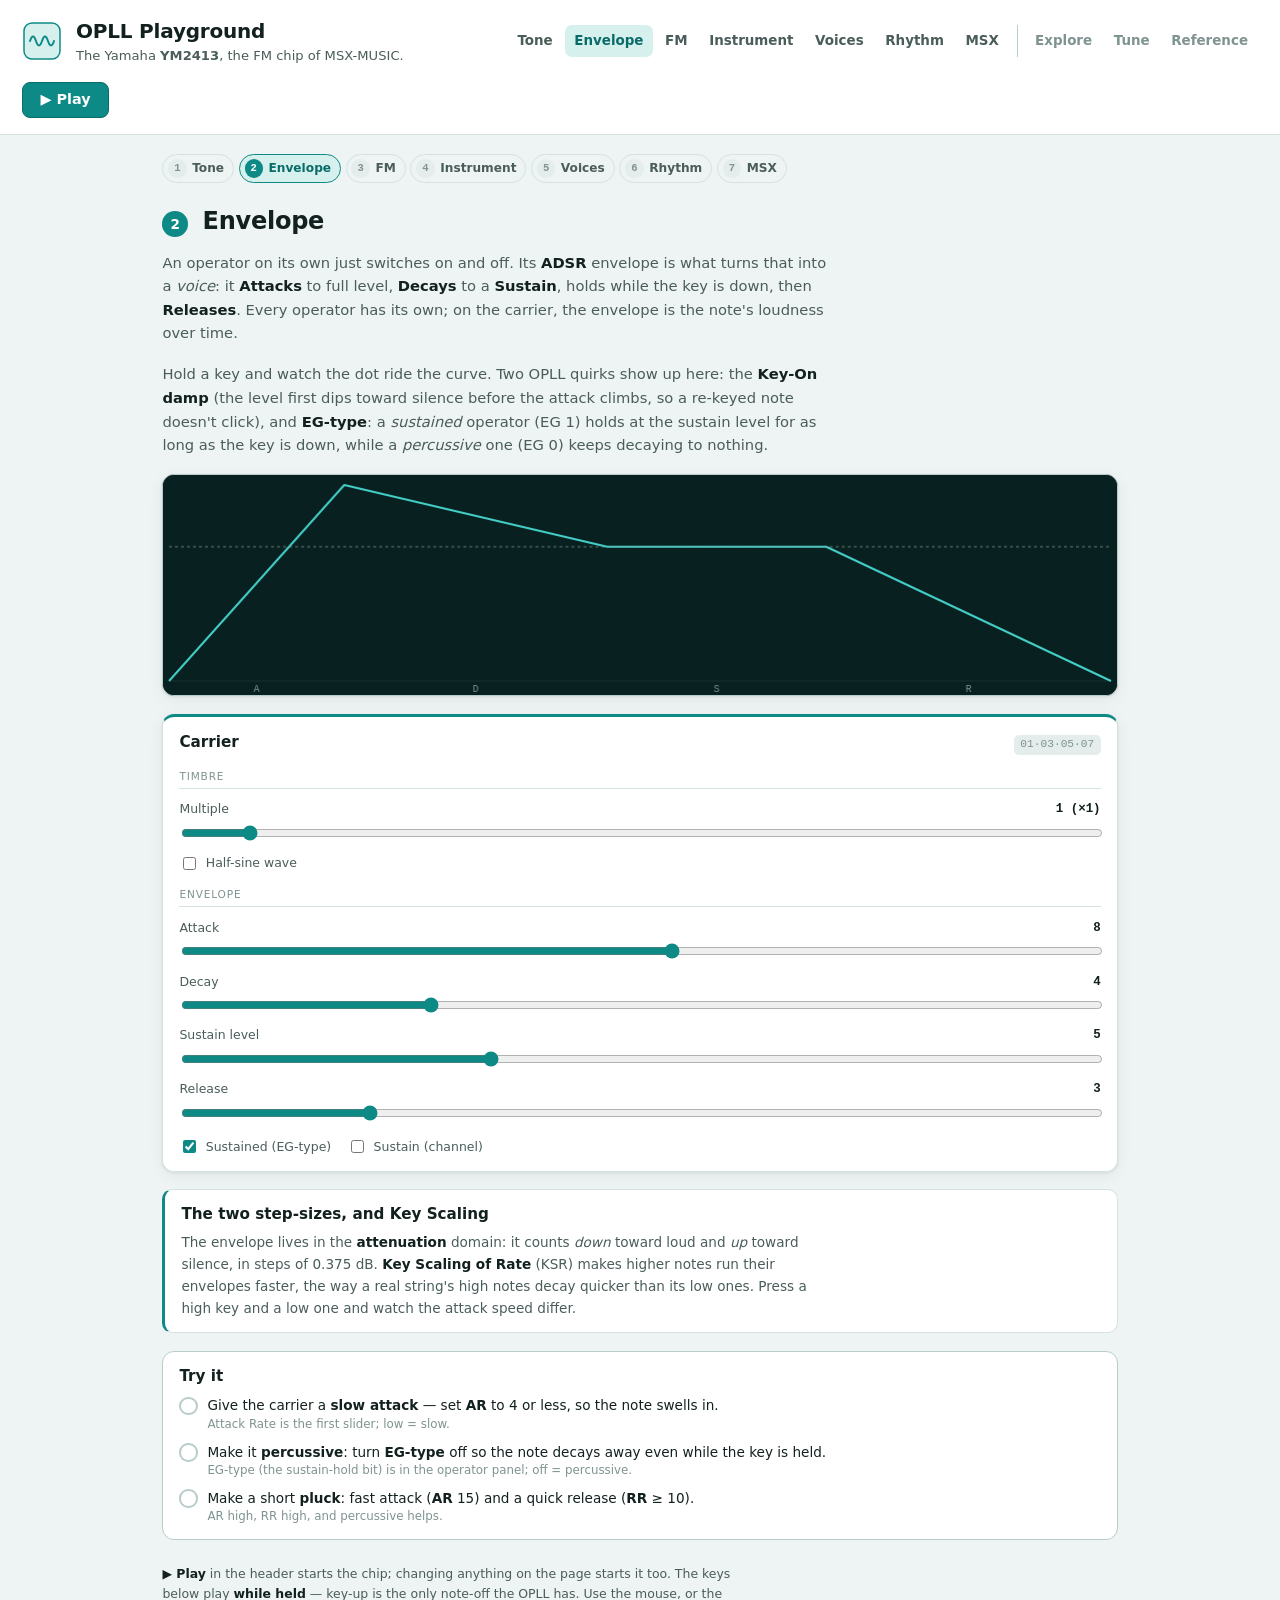
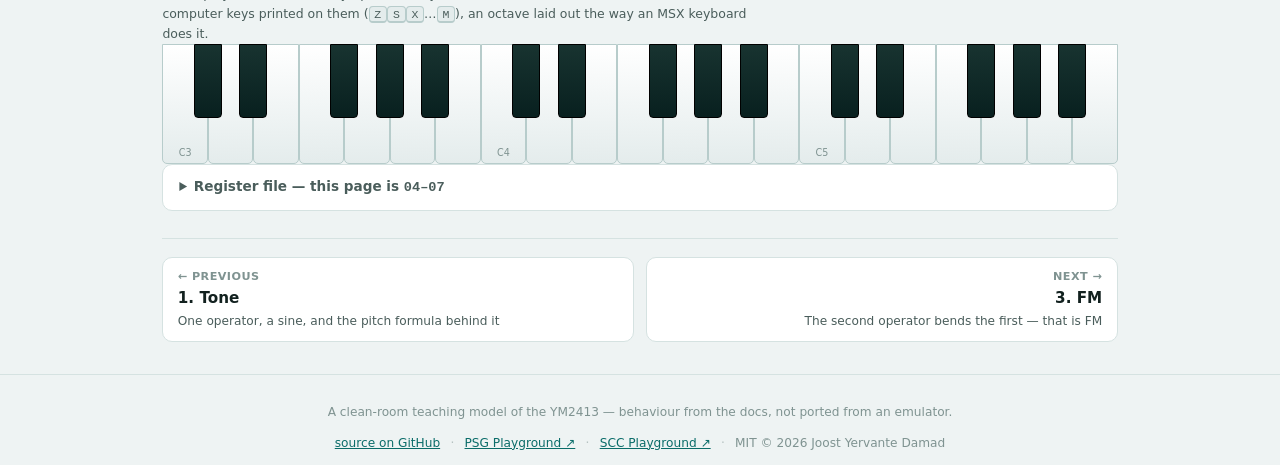
==== commit d9a78005: "Reword the prose: fewer dashes, fewer flourishes The page intros, note-boxes, landing cards and READ" ====
--- a/envelope.html
+++ b/envelope.html
@@ -17,18 +17,19 @@
 
     <h2 class="page-title"><span class="page-n">2</span> Envelope</h2>
     <p class="page-intro">
-      A tone that snaps on and off is a buzzer. What makes an operator a
-      <em>voice</em> is its <b>ADSR</b> envelope: it <b>Attacks</b> to full level,
+      An operator on its own just switches on and off. Its <b>ADSR</b> envelope is
+      what turns that into a <em>voice</em>: it <b>Attacks</b> to full level,
       <b>Decays</b> to a <b>Sustain</b>, holds while the key is down, then
-      <b>Releases</b>. Every operator has its own — and on the carrier, the
-      envelope is the note's loudness over time.
+      <b>Releases</b>. Every operator has its own; on the carrier, the envelope is
+      the note's loudness over time.
     </p>
     <p class="page-intro">
       Hold a key and watch the dot ride the curve. Two OPLL quirks show up here:
       the <b>Key-On damp</b> (the level first dips toward silence before the attack
-      climbs, so a re-keyed note doesn't click), and <b>EG-type</b> — a
-      <em>sustained</em> operator (EG&nbsp;1) holds at the sustain level forever,
-      while a <em>percussive</em> one (EG&nbsp;0) keeps decaying to nothing.
+      climbs, so a re-keyed note doesn't click), and <b>EG-type</b>: a
+      <em>sustained</em> operator (EG&nbsp;1) holds at the sustain level for as long
+      as the key is down, while a <em>percussive</em> one (EG&nbsp;0) keeps
+      decaying to nothing.
     </p>
 
     <div class="scope-wrap viz-adsr"><canvas id="adsr" class="scope adsr-canvas" aria-label="ADSR envelope"></canvas></div>
@@ -40,11 +41,11 @@
     <div class="note-box">
       <h3>The two step-sizes, and Key Scaling</h3>
       <p>
-        The envelope lives in the <b>attenuation</b> domain — it counts <em>down</em>
+        The envelope lives in the <b>attenuation</b> domain: it counts <em>down</em>
         toward loud and <em>up</em> toward silence, in steps of 0.375&nbsp;dB.
         <b>Key Scaling of Rate</b> (KSR) makes higher notes run their envelopes
-        faster, the way a real string's high notes decay quicker than its low
-        ones — press a high key and a low one and watch the attack speed differ.
+        faster, the way a real string's high notes decay quicker than its low ones.
+        Press a high key and a low one and watch the attack speed differ.
       </p>
     </div>
 
--- a/css/styles.css
+++ b/css/styles.css
@@ -63,6 +63,16 @@
 [hidden] { display: none !important; }
 html, body { margin: 0; height: 100%; }
 
+/* Keyboard users get a clear focus ring everywhere; mouse users don't. */
+:focus-visible { outline: 2px solid var(--accent); outline-offset: 2px; border-radius: 3px; }
+a:focus-visible, button:focus-visible { outline-offset: 2px; }
+
+@media (max-width: 680px) {
+  .site-header { padding: 0.7rem 0.9rem; gap: 0.6rem; }
+  .site-nav { order: 3; width: 100%; }
+  #main { padding: 1rem 0.9rem 2rem; }
+}
+
 body {
   font-family: var(--sans);
   background: var(--bg);
@@ -584,6 +594,158 @@
 .focus-line { font-size: 0.8rem; color: var(--accent-strong); font-weight: 600; margin: 0; }
 .chan-strip.is-focus { outline: 2px solid var(--accent); outline-offset: -1px; }
 
+/* === Phase 8: MSX code view + Reference ================================= */
+
+.panel-note { font-size: 0.72rem; color: var(--text-faint); margin: 0; line-height: 1.45; }
+.panel-note b { color: var(--text-dim); font-weight: 650; }
+.panel-note code { font-family: var(--mono); }
+.btn-small { padding: 0.3rem 0.6rem; font-size: 0.78rem; }
+
+.panel-code { border-top: 3px solid var(--accent); display: flex; flex-direction: column; gap: 0.6rem; }
+.code-bar { display: flex; align-items: center; gap: 0.8rem; flex-wrap: wrap; }
+.code-bar .btn { margin-left: auto; }
+.code-block {
+  margin: 0; padding: 0.8rem 0.9rem; border-radius: 10px; overflow-x: auto;
+  background: var(--scope-bg); border: 1px solid var(--border-strong);
+  font-family: var(--mono); font-size: 0.78rem; line-height: 1.55;
+  color: #d8ded9; tab-size: 8; max-height: 30rem;
+}
+.code-block .c-op { color: #63c8bf; font-weight: 650; }
+.code-block .c-num { color: #d9b06a; }
+.code-block .c-cmt { color: #6f8380; }
+
+/* --- Reference page ----------------------------------------------------- */
+.toc { display: flex; flex-wrap: wrap; gap: 0.3rem; }
+.toc a {
+  font-size: 0.78rem; font-weight: 600; text-decoration: none; color: var(--text-dim);
+  padding: 0.25rem 0.6rem; border: 1px solid var(--border); border-radius: 999px;
+  background: var(--bg-panel);
+}
+.toc a:hover { border-color: var(--accent); color: var(--accent-strong); background: var(--bg-hover); }
+#main > section { display: flex; flex-direction: column; gap: 0.7rem; scroll-margin-top: 5rem; }
+
+.table-wrap { overflow-x: auto; }
+.ref-table {
+  width: 100%; border-collapse: collapse; font-size: 0.82rem;
+  background: var(--bg-panel); border: 1px solid var(--border); border-radius: 10px;
+}
+.ref-table th {
+  text-align: left; font-size: 0.72rem; font-weight: 650; color: var(--text-faint);
+  padding: 0.5rem 0.7rem; border-bottom: 1px solid var(--border-strong); white-space: nowrap;
+}
+.ref-table td {
+  padding: 0.35rem 0.7rem; border-bottom: 1px solid var(--border);
+  color: var(--text-dim); vertical-align: top;
+}
+.ref-table tr:last-child td { border-bottom: none; }
+.ref-table td:first-child { color: var(--text); white-space: nowrap; }
+.ref-table code { font-family: var(--mono); font-size: 0.9em; color: var(--accent-strong); }
+.ref-table b { color: var(--text); }
+.ref-table em { font-style: normal; font-size: 0.9em; color: var(--text-faint); }
+.ref-table-tight td, .ref-table-tight th { padding: 0.25rem 0.5rem; text-align: center; }
+.ref-table-tight td:first-child, .ref-table-tight th:first-child { text-align: left; }
+.ref-table-tight td:last-child, .ref-table-tight th:last-child { text-align: left; }
+
+.calc-grid { display: grid; grid-template-columns: minmax(0, 1fr) minmax(0, 1.15fr); gap: 1rem; align-items: start; }
+.calc-rows { display: flex; flex-direction: column; gap: 0.45rem; }
+.calc-row { display: flex; align-items: center; justify-content: space-between; gap: 0.6rem; font-size: 0.82rem; color: var(--text-dim); }
+.calc-row input {
+  width: 7.5rem; font-family: var(--mono); font-size: 0.88rem; font-weight: 650;
+  padding: 0.25rem 0.4rem; text-align: right;
+  background: var(--bg-sunken); color: var(--text);
+  border: 1px solid var(--border-strong); border-radius: 6px;
+}
+.calc-row input:focus-visible { outline: 2px solid var(--accent); outline-offset: 1px; }
+.calc-out {
+  margin: 0; font-size: 0.8rem; line-height: 1.6; color: var(--text-dim);
+  padding: 0.6rem 0.8rem; border-radius: 8px; background: var(--bg-sunken);
+  border-left: 3px solid var(--accent); min-height: 4.4em;
+}
+.calc-out b { color: var(--text); }
+.calc-out code { font-family: var(--mono); font-size: 0.9em; color: var(--accent-strong); }
+.calc .btn { align-self: flex-start; }
+
+.gallery { display: grid; grid-template-columns: repeat(auto-fit, minmax(230px, 1fr)); gap: 0.8rem; }
+.gal-card {
+  background: var(--bg-panel); border: 1px solid var(--border); border-radius: 12px;
+  padding: 0.7rem 0.8rem; box-shadow: var(--shadow);
+  display: flex; flex-direction: column; gap: 0.5rem;
+}
+.gal-head { display: flex; align-items: baseline; gap: 0.5rem; justify-content: space-between; }
+.gal-head b { font-size: 0.9rem; }
+.gal-harm { height: 76px; border-radius: 8px; display: block; width: 100%; }
+.gal-dec { font-family: var(--mono); font-size: 0.72rem; color: var(--text-dim); }
+.gal-foot { display: flex; align-items: center; gap: 0.5rem; justify-content: space-between; flex-wrap: wrap; }
+.gal-bytes { font-family: var(--mono); font-size: 0.64rem; color: var(--text-faint); }
+
+@media (max-width: 860px) {
+  .calc-grid { grid-template-columns: 1fr; }
+}
+
+/* === Tune page (the VGM player) ======================================== */
+.loader { display: flex; flex-direction: column; gap: 0.7rem; }
+.drop-zone {
+  border: 2px dashed var(--border-strong); border-radius: 12px;
+  padding: 1.6rem 1.2rem; text-align: center; background: var(--bg-sunken);
+  transition: border-color 0.15s, background 0.15s;
+}
+.drop-zone.over { border-color: var(--accent); background: var(--accent-soft); }
+.drop-main { margin: 0 0 0.3rem; font-size: 1rem; font-weight: 600; }
+.drop-sub { margin: 0; font-size: 0.8rem; color: var(--text-dim); }
+.link-btn {
+  font: inherit; font-size: inherit; background: none; border: none; padding: 0;
+  color: var(--accent-strong); font-weight: 650; cursor: pointer; text-decoration: underline;
+}
+.loader-alt { display: flex; align-items: center; gap: 0.7rem; flex-wrap: wrap; }
+.loader-note { font-size: 0.76rem; color: var(--text-faint); max-width: 62ch; line-height: 1.5; }
+.loader-note code { font-family: var(--mono); font-size: 0.9em; }
+.load-error {
+  margin: 0; padding: 0.6rem 0.9rem; border-radius: 8px; font-size: 0.82rem;
+  background: var(--warn-bg); border: 1px solid var(--warn-border); color: var(--warn-text);
+}
+
+#nowPlaying { display: flex; flex-direction: column; gap: 1.1rem; }
+.tune-head { display: flex; align-items: flex-start; gap: 1rem; flex-wrap: wrap; justify-content: space-between; }
+.tune-title { margin: 0; font-size: 1.15rem; }
+.tune-sub { margin: 0.15rem 0 0; font-size: 0.8rem; color: var(--text-dim); }
+.tune-chips { display: flex; gap: 0.3rem; flex-wrap: wrap; }
+.chip-tag {
+  font-size: 0.7rem; font-family: var(--mono); padding: 0.2rem 0.5rem;
+  border-radius: 999px; background: var(--bg-sunken);
+  border: 1px solid var(--border); color: var(--text-faint);
+}
+.chip-tag.is-ours { background: var(--accent-soft); border-color: var(--accent); color: var(--accent-strong); font-weight: 650; }
+.chip-tag.is-warn { background: var(--warn-bg); border-color: var(--warn-border); color: var(--warn-text); }
+
+.transport { display: flex; align-items: center; gap: 0.6rem; flex-wrap: wrap; }
+.seek {
+  flex: 1; min-width: 120px; height: 6px; border-radius: 999px;
+  background: var(--bg-sunken); border: 1px solid var(--border); overflow: hidden;
+}
+.seek-fill { display: block; height: 100%; width: 0; background: var(--accent); }
+.tune-time { font-family: var(--mono); font-size: 0.78rem; color: var(--text-dim); }
+
+.activity { border: 1px solid var(--border); border-radius: 12px; padding: 0.8rem 1rem; background: var(--bg-panel); }
+.activity-head {
+  margin: 0 0 0.6rem; font-size: 0.9rem;
+  display: flex; align-items: baseline; gap: 0.6rem; justify-content: space-between; flex-wrap: wrap;
+}
+.activity-rate { font-family: var(--mono); font-size: 0.78rem; color: var(--accent-strong); font-weight: 650; }
+.activity-bars { display: flex; flex-direction: column; gap: 0.3rem; }
+.activity-row { display: grid; grid-template-columns: 6rem 1fr 2.6rem auto; align-items: center; gap: 0.5rem; }
+.activity-label { font-size: 0.76rem; color: var(--text-dim); font-weight: 600; }
+.activity-track { height: 10px; border-radius: 999px; background: var(--bg-sunken); overflow: hidden; }
+.activity-fill { display: block; height: 100%; width: 0; background: var(--accent); transition: width 0.1s linear; }
+.activity-n { font-family: var(--mono); font-size: 0.72rem; color: var(--text-faint); text-align: right; }
+.activity-hint { font-size: 0.7rem; color: var(--text-faint); }
+.activity-note { margin: 0.6rem 0 0; font-size: 0.75rem; color: var(--text-faint); line-height: 1.55; max-width: 74ch; }
+.activity-note code { font-family: var(--mono); font-size: 0.9em; }
+
+@media (max-width: 680px) {
+  .activity-row { grid-template-columns: 5rem 1fr 2.4rem; }
+  .activity-hint { display: none; }
+}
+
 /* --- Footer ------------------------------------------------------------- */
 .site-footer {
   border-top: 1px solid var(--border); padding: 1rem 1.4rem;
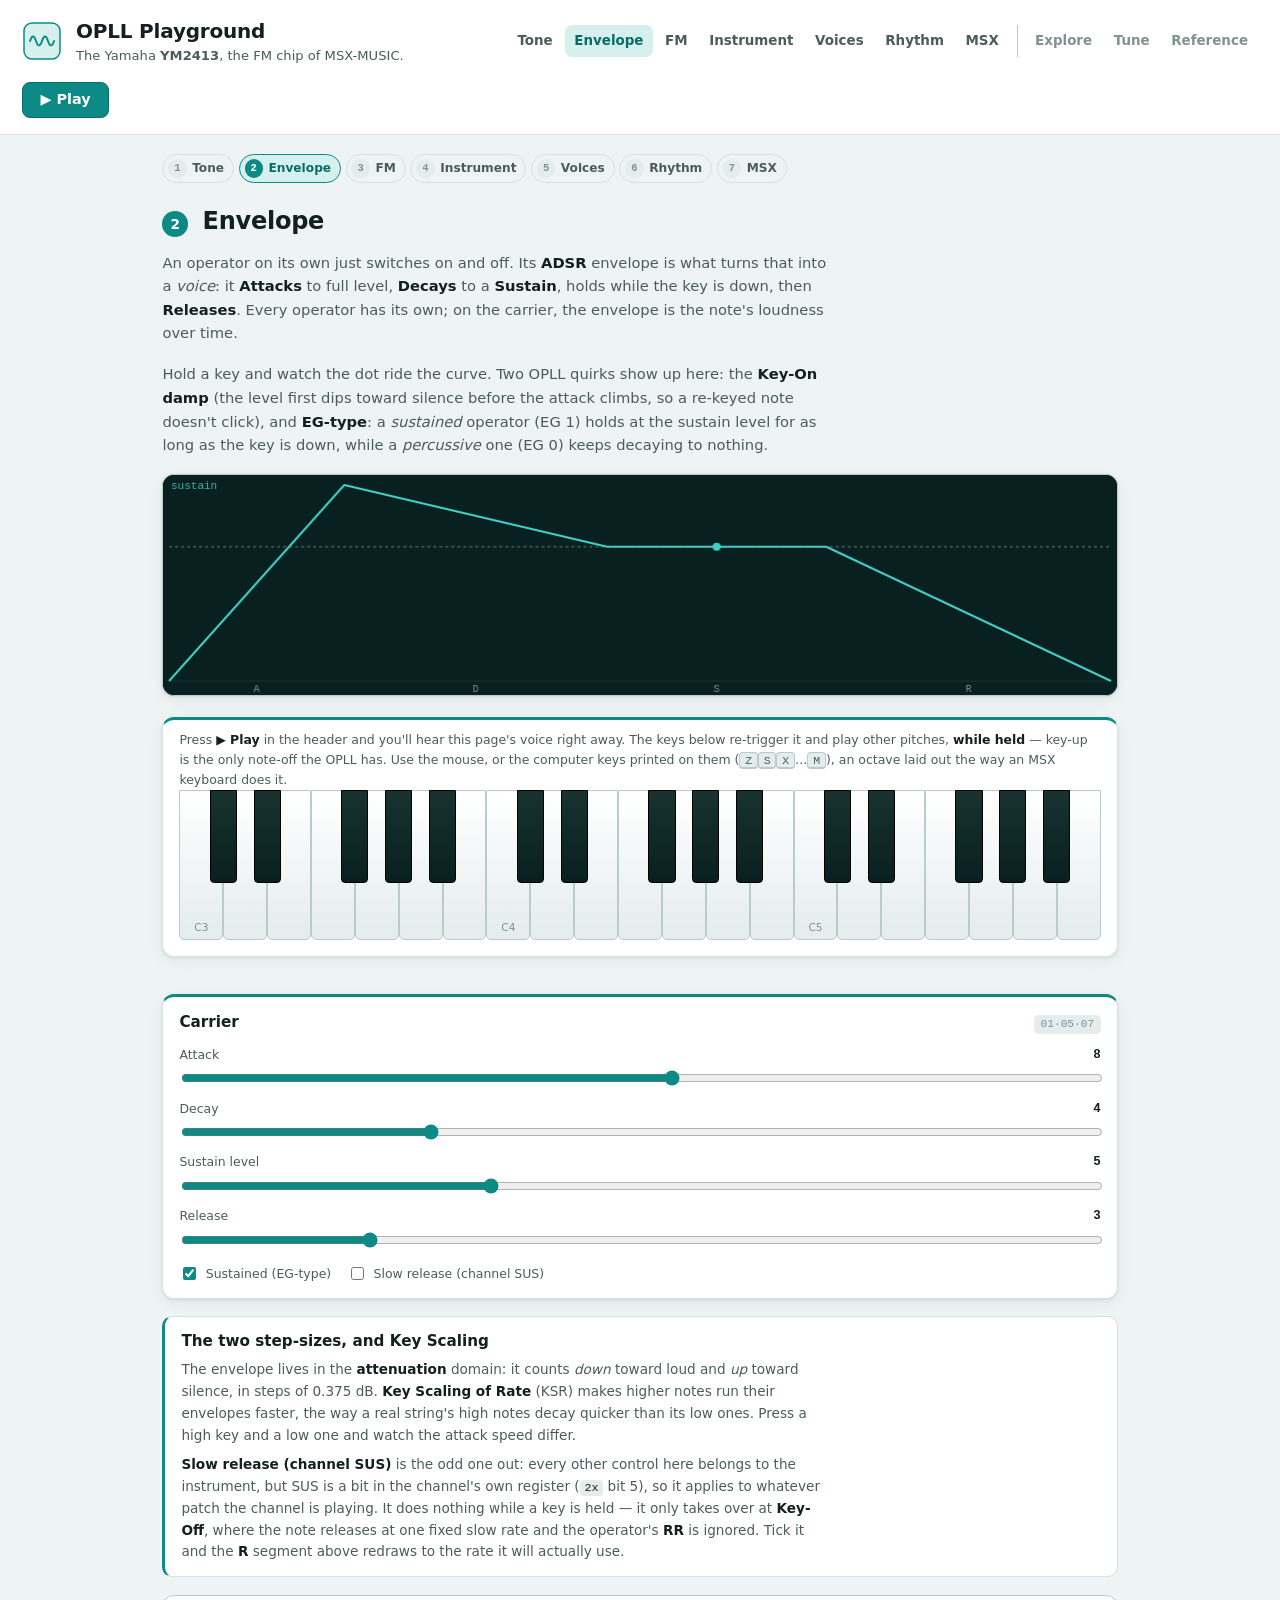
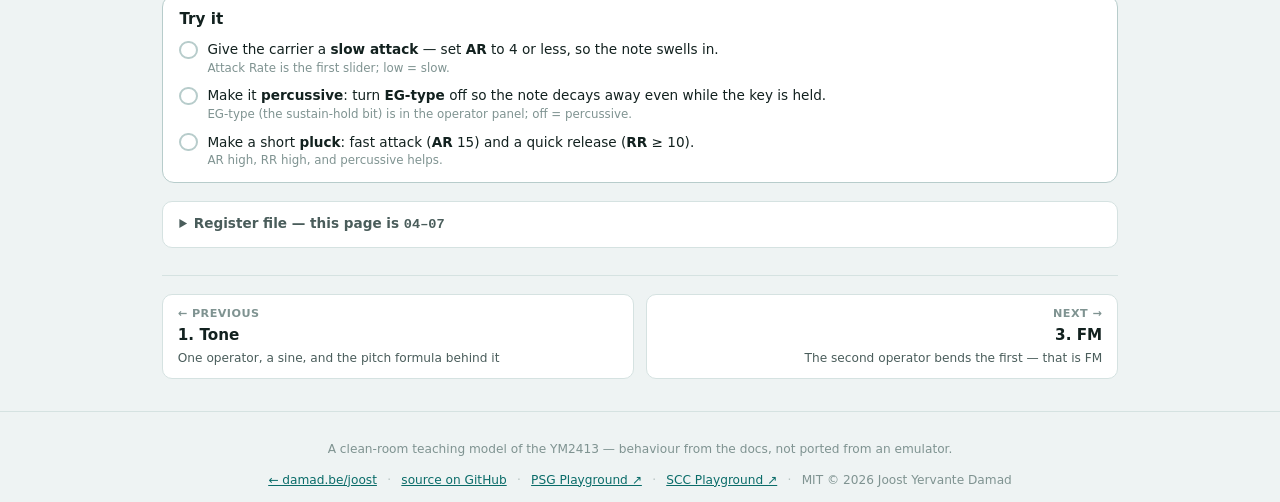
==== commit 49210d77: "Phase wheel on FM; show each panel only what its stage has taught The FM page carried two views of o" ====
--- a/envelope.html
+++ b/envelope.html
@@ -34,6 +34,10 @@
 
     <div class="scope-wrap viz-adsr"><canvas id="adsr" class="scope adsr-canvas" aria-label="ADSR envelope"></canvas></div>
 
+    <!-- The keyboard drives this page, so it sits under the curve it moves
+         rather than at the foot of the shared tool strip. -->
+    <div data-shell-keyboard></div>
+
     <div class="panels">
       <div id="operator"></div>
     </div>
@@ -47,6 +51,15 @@
         faster, the way a real string's high notes decay quicker than its low ones.
         Press a high key and a low one and watch the attack speed differ.
       </p>
+      <p>
+        <b>Slow release (channel SUS)</b> is the odd one out: every other control
+        here belongs to the instrument, but SUS is a bit in the channel's own
+        register (<code>2x</code> bit&nbsp;5), so it applies to whatever patch the
+        channel is playing. It does nothing while a key is held — it only takes
+        over at <b>Key-Off</b>, where the note releases at one fixed slow rate and
+        the operator's <b>RR</b> is ignored. Tick it and the <b>R</b> segment above
+        redraws to the rate it will actually use.
+      </p>
     </div>
 
     <div id="challenges"></div>
--- a/css/styles.css
+++ b/css/styles.css
@@ -139,6 +139,28 @@
 .pair-canvas { display: block; width: 100%; height: 250px; background: var(--scope-bg); }
 @media (max-width: 720px) { .pair-canvas { height: 200px; } }
 
+/* --- Phase wheel (the FM mechanism, in slow motion) --------------------- */
+.wheel-wrap { display: block; }
+.wheel-controls { display: flex; align-items: center; gap: 0.8rem; flex-wrap: wrap; }
+.wheel-rate { font-size: 0.72rem; color: var(--text-faint); font-family: var(--mono); }
+.wheel-canvas { display: block; width: 100%; height: 260px; background: var(--scope-bg); }
+.wheel-readout {
+  font-family: var(--mono); font-size: 0.78rem; color: var(--text-dim);
+  background: var(--bg-panel); border-top: 1px solid var(--border);
+  padding: 0.45rem 0.8rem; display: flex; gap: 0.4rem 1.6rem;
+  flex-wrap: wrap; align-items: baseline;
+}
+.wheel-readout b { color: var(--text); font-weight: 650; }
+.wheel-readout > span { white-space: nowrap; }
+.wheel-pale { color: var(--text-faint); }
+.wheel-pale b { color: var(--text-dim); }
+.wheel-verb { color: var(--mod); margin-left: auto; }
+/* The verb is the one part whose text changes length as the modulator swings.
+   Reserving the widest option ("lingering behind") keeps the row from re-wrapping
+   and the bar from growing a line and snapping back. */
+.wheel-slot { display: inline-block; min-width: 17ch; }
+@media (max-width: 720px) { .wheel-canvas { height: 300px; } }
+
 /* --- Panels ------------------------------------------------------------- */
 .panels {
   display: grid; grid-template-columns: repeat(auto-fit, minmax(240px, 1fr));
@@ -210,6 +232,19 @@
 }
 .pkey-black.pressed { background: linear-gradient(var(--accent-strong), var(--accent)); }
 .pkey-label { font-size: 0.6rem; color: var(--text-faint); pointer-events: none; padding-bottom: 3px; }
+
+/* A page-hosted keyboard (the `[data-shell-keyboard]` slot). On pages you play
+   rather than read, the keys are the primary control, so they get a frame of
+   their own and more height instead of sitting at the foot of the tool strip. */
+.keys-stage {
+  margin: 0.2rem 0 1.2rem;
+  background: var(--bg-panel); border: 1px solid var(--border);
+  border-top: 3px solid var(--accent); border-radius: 12px;
+  padding: 0.2rem 1rem 1rem; box-shadow: var(--shadow);
+}
+.keys-stage .tools-hint { max-width: none; }
+.keys-stage .piano-board { height: 150px; }
+.keys-stage .pkey-label { font-size: 0.66rem; }
 
 /* --- Register inspector ------------------------------------------------- */
 .reg-section { margin-top: 1.4rem; }
